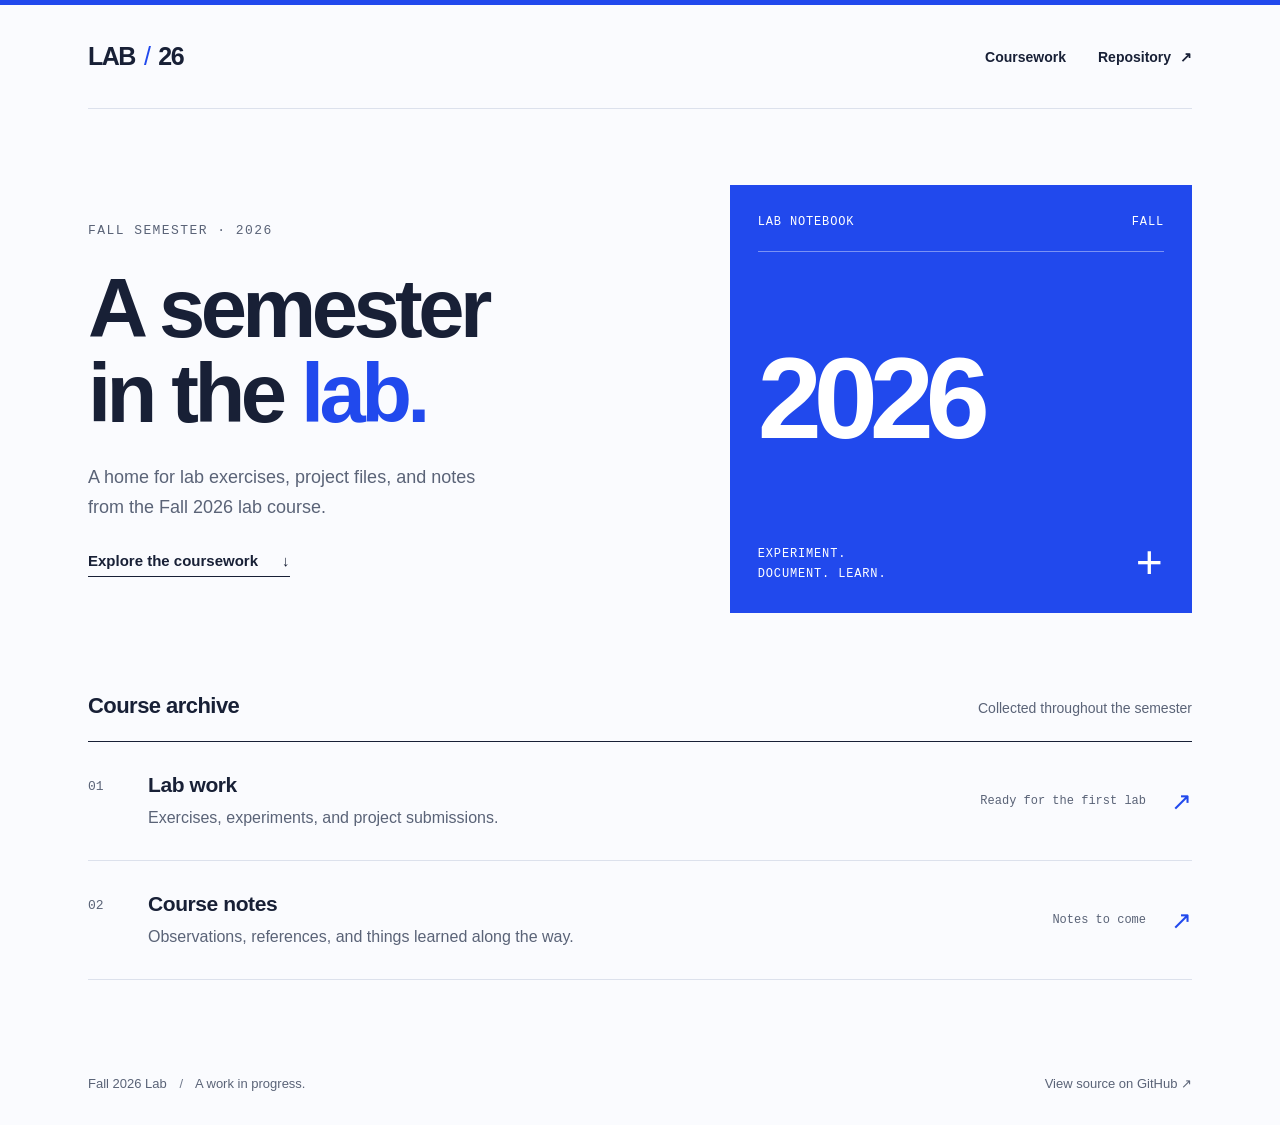
==== index.html @ 1eff3fca "Create Fall 2026 lab course site" ====
<!doctype html>
<html lang="en">
  <head>
    <meta charset="utf-8">
    <meta name="viewport" content="width=device-width, initial-scale=1">
    <meta name="description" content="Lab work, project files, and course notes for the Fall 2026 lab course.">
    <meta name="theme-color" content="#2149ed">
    <title>Fall 2026 Lab</title>
    <link rel="icon" href="favicon.svg" type="image/svg+xml">
    <link rel="stylesheet" href="styles.css">
  </head>
  <body>
    <a class="skip-link" href="#main">Skip to content</a>
    <div class="page-shell">
      <header class="site-header">
        <a class="wordmark" href="./" aria-label="Fall 2026 Lab home">LAB<span class="wordmark-divider" aria-hidden="true">/</span>26</a>
        <nav aria-label="Main navigation">
          <a href="#coursework">Coursework</a>
          <a href="https://github.com/ixthecreator/fall-2026-lab">Repository <span aria-hidden="true">↗</span></a>
        </nav>
      </header>

      <main id="main">
        <section class="intro" aria-labelledby="page-title">
          <div class="intro-copy">
            <p class="eyebrow">Fall semester · 2026</p>
            <h1 id="page-title">A semester<br>in the <span>lab.</span></h1>
            <p class="description">A home for lab exercises, project files, and notes from the Fall 2026 lab course.</p>
            <a class="primary-link" href="#coursework">Explore the coursework <span aria-hidden="true">↓</span></a>
          </div>
          <div class="term-panel" aria-hidden="true">
            <div class="term-panel-top"><span>LAB NOTEBOOK</span><span>FALL</span></div>
            <span class="term-year">2026</span>
            <div class="term-panel-bottom"><span>EXPERIMENT.<br>DOCUMENT. LEARN.</span><span class="term-mark">+</span></div>
          </div>
        </section>

        <section class="coursework" id="coursework" aria-labelledby="coursework-title">
          <div class="section-heading">
            <h2 id="coursework-title">Course archive</h2>
            <p>Collected throughout the semester</p>
          </div>
          <a class="archive-row" href="https://github.com/ixthecreator/fall-2026-lab/tree/main/labs">
            <span class="row-number" aria-hidden="true">01</span>
            <div class="row-content">
              <h3>Lab work</h3>
              <p>Exercises, experiments, and project submissions.</p>
            </div>
            <span class="row-status">Ready for the first lab</span>
            <span class="row-arrow" aria-hidden="true">↗</span>
          </a>
          <a class="archive-row" href="https://github.com/ixthecreator/fall-2026-lab/tree/main/notes">
            <span class="row-number" aria-hidden="true">02</span>
            <div class="row-content">
              <h3>Course notes</h3>
              <p>Observations, references, and things learned along the way.</p>
            </div>
            <span class="row-status">Notes to come</span>
            <span class="row-arrow" aria-hidden="true">↗</span>
          </a>
        </section>
      </main>

      <footer class="site-footer">
        <p>Fall 2026 Lab <span aria-hidden="true">/</span> A work in progress.</p>
        <a href="https://github.com/ixthecreator/fall-2026-lab">View source on GitHub <span aria-hidden="true">↗</span></a>
      </footer>
    </div>
  </body>
</html>
---- styles.css ----
:root {
  color-scheme: light;
  --paper: #fafbfe;
  --ink: #182036;
  --muted: #5a6377;
  --line: #dce1ec;
  --blue: #2149ed;
  --mono: "SFMono-Regular", Consolas, "Liberation Mono", monospace;
  font-family: -apple-system, BlinkMacSystemFont, "Segoe UI", Helvetica, Arial, sans-serif;
  color: var(--ink);
  background: var(--paper);
}

* { box-sizing: border-box; }
html { scroll-behavior: smooth; }
body { margin: 0; border-top: 5px solid var(--blue); }
a { color: inherit; text-underline-offset: 0.25em; }
a:focus-visible { outline: 3px solid var(--blue); outline-offset: 6px; }
::selection { background: #dce5ff; color: var(--ink); }
.page-shell { max-width: 1200px; margin: 0 auto; padding: 0 48px; }
.skip-link { position: absolute; left: 20px; top: -100px; z-index: 2; padding: 12px; background: white; }
.skip-link:focus { top: 15px; }

.site-header { min-height: 104px; display: flex; align-items: center; justify-content: space-between; gap: 24px; border-bottom: 1px solid var(--line); }
.wordmark { font-size: 25px; font-weight: 800; letter-spacing: -0.06em; text-decoration: none; white-space: nowrap; }
.wordmark-divider { color: var(--blue); padding: 0 9px; font-weight: 500; }
nav { display: flex; align-items: center; gap: 32px; font-size: 14px; font-weight: 600; }
nav a { text-decoration: none; }
nav a:hover, .site-footer a:hover { color: var(--blue); }
nav a span { margin-left: 5px; }

.intro { display: grid; grid-template-columns: 1.25fr 1fr; align-items: center; gap: 64px; padding: 76px 0 80px; }
.eyebrow { margin: 0 0 24px; font: 500 13px/1.6 var(--mono); letter-spacing: 0.11em; text-transform: uppercase; color: var(--muted); }
h1 { margin: 0; font-size: clamp(3.25rem, 6.5vw, 5.25rem); line-height: 1.03; font-weight: 650; letter-spacing: -0.055em; }
h1 span { color: var(--blue); }
.description { max-width: 390px; margin: 26px 0 30px; color: var(--muted); font-size: 18px; line-height: 1.65; }
.primary-link { display: inline-flex; align-items: center; gap: 24px; padding-bottom: 7px; border-bottom: 1px solid var(--ink); font-size: 15px; font-weight: 650; text-decoration: none; }
.primary-link:hover { color: var(--blue); border-color: var(--blue); }
.term-panel { min-width: 0; aspect-ratio: 1.08; background: var(--blue); color: white; padding: 28px; display: flex; flex-direction: column; justify-content: space-between; }
.term-panel-top, .term-panel-bottom { display: flex; justify-content: space-between; gap: 16px; font: 500 12px/1.65 var(--mono); letter-spacing: 0.07em; }
.term-panel-top { border-bottom: 1px solid #ffffff66; padding-bottom: 18px; }
.term-year { font-size: clamp(4.5rem, 9vw, 7.5rem); font-weight: 550; letter-spacing: -0.07em; line-height: 1.2; }
.term-panel-bottom { align-items: end; }
.term-mark { font-size: 46px; line-height: 0.8; font-weight: 300; }

.coursework { scroll-margin-top: 28px; }
.section-heading { display: flex; justify-content: space-between; align-items: baseline; gap: 16px; padding-bottom: 22px; border-bottom: 1px solid var(--ink); }
h2 { margin: 0; font-size: 22px; font-weight: 600; letter-spacing: -0.025em; }
.section-heading p { margin: 0; color: var(--muted); font-size: 14px; line-height: 1.5; }
.archive-row { display: grid; grid-template-columns: 40px minmax(0, 1fr) auto 26px; gap: 20px; align-items: center; padding: 30px 0; border-bottom: 1px solid var(--line); text-decoration: none; transition: background-color 160ms ease; }
.archive-row:hover { background: #eef2ff; }
.row-number { align-self: start; padding-top: 5px; font: 13px/1.5 var(--mono); color: var(--muted); }
h3 { margin: 0 0 8px; font-size: 21px; line-height: 1.25; font-weight: 600; letter-spacing: -0.02em; }
.row-content p { margin: 0; color: var(--muted); font-size: 16px; line-height: 1.5; }
.row-status { font: 12px/1.6 var(--mono); color: var(--muted); text-align: right; }
.row-arrow { justify-self: end; color: var(--blue); font-size: 25px; }
.site-footer { margin-top: 70px; padding: 24px 0 30px; display: flex; justify-content: space-between; align-items: baseline; gap: 24px; color: var(--muted); font-size: 13px; line-height: 1.6; }
.site-footer p { margin: 0; }
.site-footer p span { margin: 0 9px; color: #727b8d; }
.site-footer a { text-decoration: none; }

@media (max-width: 900px) {
  .page-shell { padding: 0 32px; }
  .intro { gap: 36px; padding: 60px 0; }
  .term-panel { padding: 22px; }
  .archive-row { grid-template-columns: 30px minmax(0, 1fr) 24px; gap: 16px; }
  .row-status { grid-column: 2; grid-row: 2; text-align: left; }
  .row-arrow { grid-column: 3; grid-row: 1; }
}

@media (max-width: 650px) {
  .page-shell { padding: 0 24px; }
  .site-header { min-height: 85px; gap: 16px; flex-wrap: wrap; padding: 20px 0; }
  nav { gap: 20px; }
  .intro { grid-template-columns: minmax(0, 1fr); gap: 38px; padding: 44px 0 52px; }
  h1 { font-size: clamp(3.25rem, 11.5vw, 4.5rem); }
  .description { font-size: 17px; margin-top: 22px; }
  .term-panel { aspect-ratio: auto; gap: 18px; padding: 24px; }
  .term-year { font-size: clamp(4.5rem, 22vw, 7rem); }
  .section-heading { flex-direction: column; gap: 8px; }
  .archive-row { padding: 26px 0; column-gap: 12px; row-gap: 12px; }
  .site-footer { margin-top: 36px; flex-direction: column; gap: 12px; }
}

@media (prefers-reduced-motion: reduce) {
  html { scroll-behavior: auto; }
  .archive-row { transition: none; }
}
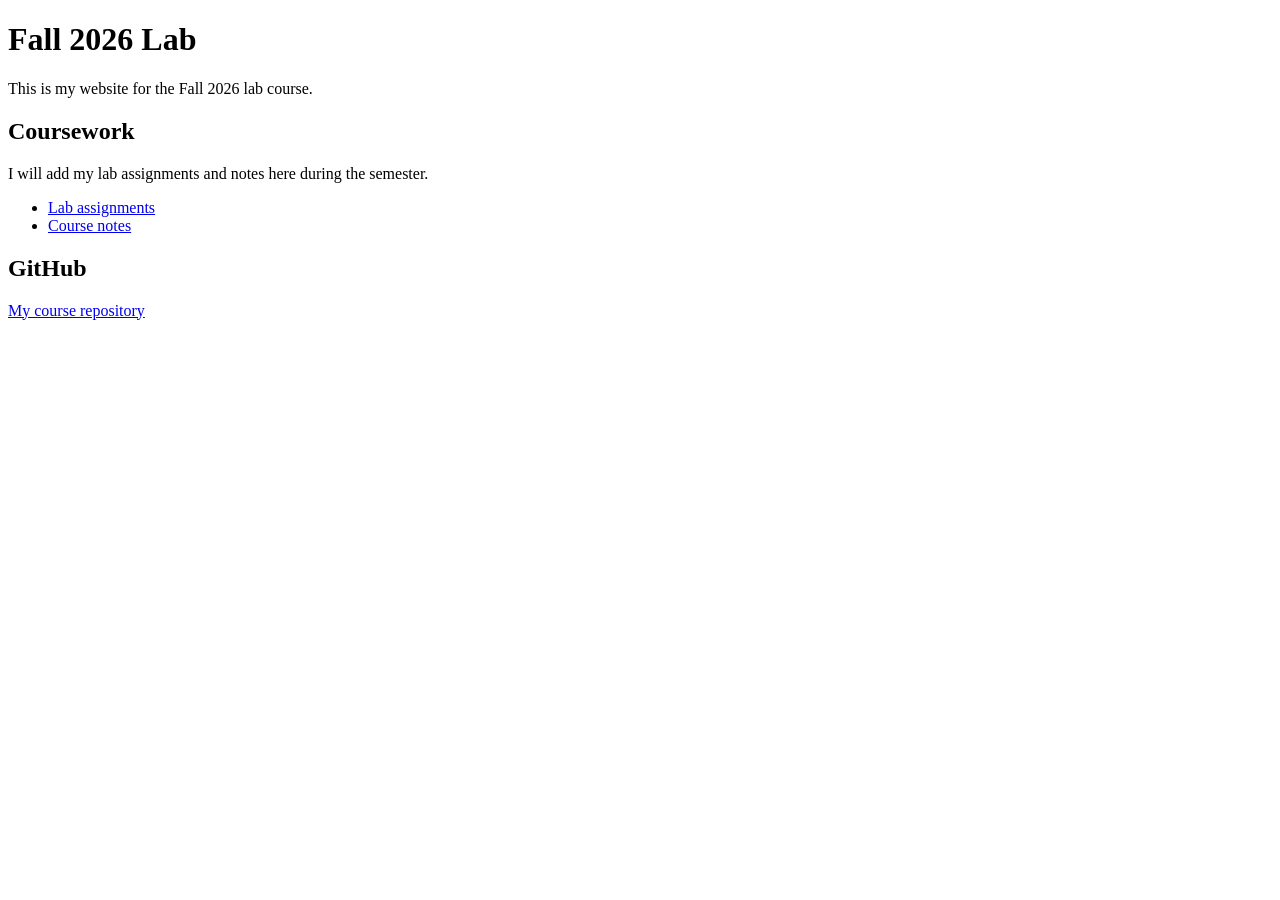
==== commit ea7a551e: "Simplify course page to basic HTML" ====
--- a/index.html
+++ b/index.html
@@ -1,70 +1,22 @@
-<!doctype html>
+<!DOCTYPE html>
 <html lang="en">
-  <head>
-    <meta charset="utf-8">
-    <meta name="viewport" content="width=device-width, initial-scale=1">
-    <meta name="description" content="Lab work, project files, and course notes for the Fall 2026 lab course.">
-    <meta name="theme-color" content="#2149ed">
-    <title>Fall 2026 Lab</title>
-    <link rel="icon" href="favicon.svg" type="image/svg+xml">
-    <link rel="stylesheet" href="styles.css">
-  </head>
-  <body>
-    <a class="skip-link" href="#main">Skip to content</a>
-    <div class="page-shell">
-      <header class="site-header">
-        <a class="wordmark" href="./" aria-label="Fall 2026 Lab home">LAB<span class="wordmark-divider" aria-hidden="true">/</span>26</a>
-        <nav aria-label="Main navigation">
-          <a href="#coursework">Coursework</a>
-          <a href="https://github.com/ixthecreator/fall-2026-lab">Repository <span aria-hidden="true">↗</span></a>
-        </nav>
-      </header>
+<head>
+  <meta charset="UTF-8">
+  <meta name="viewport" content="width=device-width, initial-scale=1">
+  <title>Fall 2026 Lab</title>
+</head>
+<body>
+  <h1>Fall 2026 Lab</h1>
+  <p>This is my website for the Fall 2026 lab course.</p>
 
-      <main id="main">
-        <section class="intro" aria-labelledby="page-title">
-          <div class="intro-copy">
-            <p class="eyebrow">Fall semester · 2026</p>
-            <h1 id="page-title">A semester<br>in the <span>lab.</span></h1>
-            <p class="description">A home for lab exercises, project files, and notes from the Fall 2026 lab course.</p>
-            <a class="primary-link" href="#coursework">Explore the coursework <span aria-hidden="true">↓</span></a>
-          </div>
-          <div class="term-panel" aria-hidden="true">
-            <div class="term-panel-top"><span>LAB NOTEBOOK</span><span>FALL</span></div>
-            <span class="term-year">2026</span>
-            <div class="term-panel-bottom"><span>EXPERIMENT.<br>DOCUMENT. LEARN.</span><span class="term-mark">+</span></div>
-          </div>
-        </section>
+  <h2 id="coursework">Coursework</h2>
+  <p>I will add my lab assignments and notes here during the semester.</p>
+  <ul>
+    <li><a href="https://github.com/ixthecreator/fall-2026-lab/tree/main/labs">Lab assignments</a></li>
+    <li><a href="https://github.com/ixthecreator/fall-2026-lab/tree/main/notes">Course notes</a></li>
+  </ul>
 
-        <section class="coursework" id="coursework" aria-labelledby="coursework-title">
-          <div class="section-heading">
-            <h2 id="coursework-title">Course archive</h2>
-            <p>Collected throughout the semester</p>
-          </div>
-          <a class="archive-row" href="https://github.com/ixthecreator/fall-2026-lab/tree/main/labs">
-            <span class="row-number" aria-hidden="true">01</span>
-            <div class="row-content">
-              <h3>Lab work</h3>
-              <p>Exercises, experiments, and project submissions.</p>
-            </div>
-            <span class="row-status">Ready for the first lab</span>
-            <span class="row-arrow" aria-hidden="true">↗</span>
-          </a>
-          <a class="archive-row" href="https://github.com/ixthecreator/fall-2026-lab/tree/main/notes">
-            <span class="row-number" aria-hidden="true">02</span>
-            <div class="row-content">
-              <h3>Course notes</h3>
-              <p>Observations, references, and things learned along the way.</p>
-            </div>
-            <span class="row-status">Notes to come</span>
-            <span class="row-arrow" aria-hidden="true">↗</span>
-          </a>
-        </section>
-      </main>
-
-      <footer class="site-footer">
-        <p>Fall 2026 Lab <span aria-hidden="true">/</span> A work in progress.</p>
-        <a href="https://github.com/ixthecreator/fall-2026-lab">View source on GitHub <span aria-hidden="true">↗</span></a>
-      </footer>
-    </div>
-  </body>
+  <h2>GitHub</h2>
+  <p><a href="https://github.com/ixthecreator/fall-2026-lab">My course repository</a></p>
+</body>
 </html>
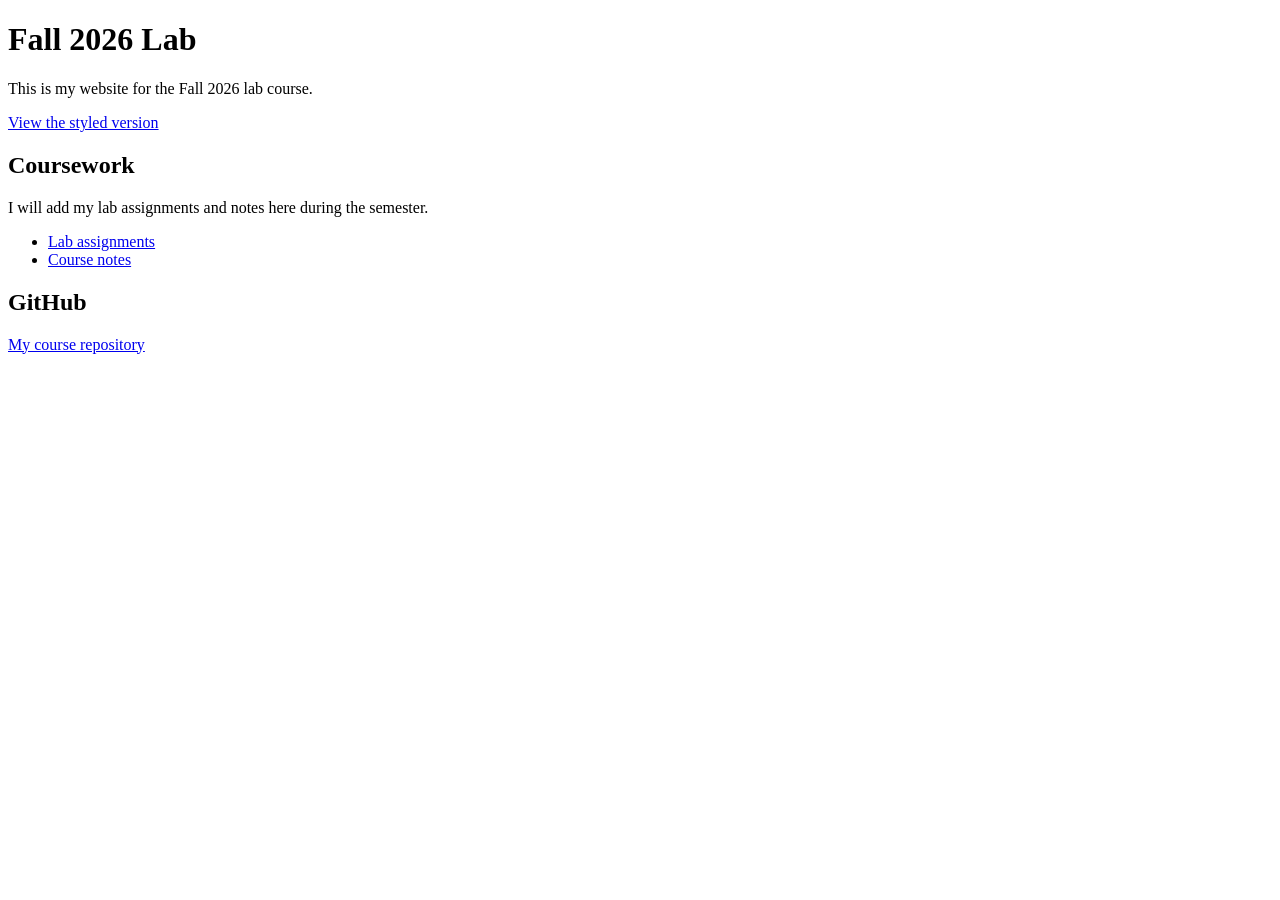
==== commit 4d3260bb: "Keep basic and original styled course pages" ====
--- a/index.html
+++ b/index.html
@@ -8,6 +8,7 @@
 <body>
   <h1>Fall 2026 Lab</h1>
   <p>This is my website for the Fall 2026 lab course.</p>
+  <p><a href="original/">View the styled version</a></p>
 
   <h2 id="coursework">Coursework</h2>
   <p>I will add my lab assignments and notes here during the semester.</p>
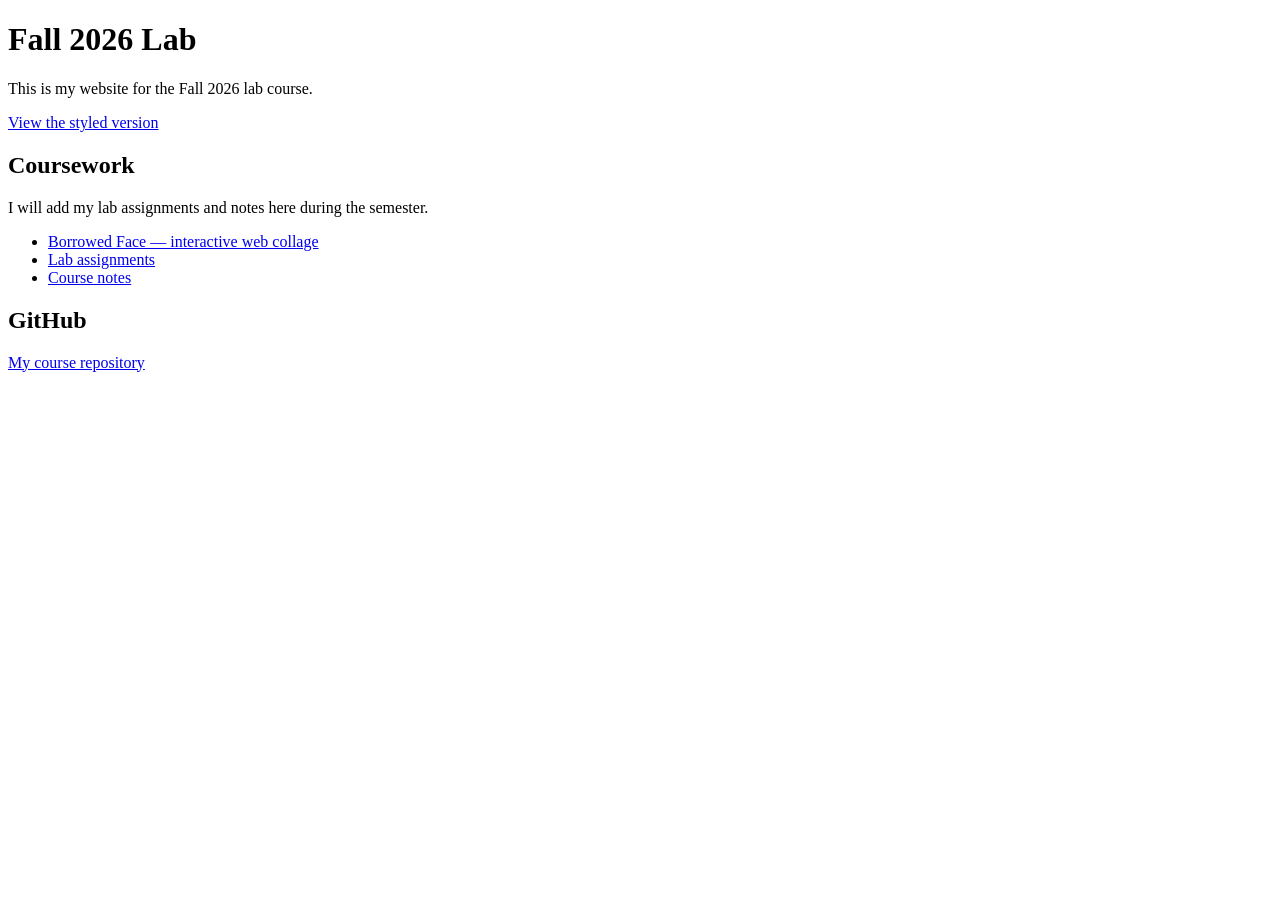
==== commit 21e27bef: "Add Borrowed Face interactive three-page collage" ====
--- a/index.html
+++ b/index.html
@@ -1,23 +1,36 @@
-<!DOCTYPE html>
+<!doctype html>
 <html lang="en">
-<head>
-  <meta charset="UTF-8">
-  <meta name="viewport" content="width=device-width, initial-scale=1">
-  <title>Fall 2026 Lab</title>
-</head>
-<body>
-  <h1>Fall 2026 Lab</h1>
-  <p>This is my website for the Fall 2026 lab course.</p>
-  <p><a href="original/">View the styled version</a></p>
+  <head>
+    <meta charset="UTF-8" />
+    <meta name="viewport" content="width=device-width, initial-scale=1" />
+    <title>Fall 2026 Lab</title>
+  </head>
+  <body>
+    <h1>Fall 2026 Lab</h1>
+    <p>This is my website for the Fall 2026 lab course.</p>
+    <p><a href="original/">View the styled version</a></p>
 
-  <h2 id="coursework">Coursework</h2>
-  <p>I will add my lab assignments and notes here during the semester.</p>
-  <ul>
-    <li><a href="https://github.com/ixthecreator/fall-2026-lab/tree/main/labs">Lab assignments</a></li>
-    <li><a href="https://github.com/ixthecreator/fall-2026-lab/tree/main/notes">Course notes</a></li>
-  </ul>
+    <h2 id="coursework">Coursework</h2>
+    <p>I will add my lab assignments and notes here during the semester.</p>
+    <ul>
+      <li><a href="collage/">Borrowed Face — interactive web collage</a></li>
+      <li>
+        <a href="https://github.com/ixthecreator/fall-2026-lab/tree/main/labs"
+          >Lab assignments</a
+        >
+      </li>
+      <li>
+        <a href="https://github.com/ixthecreator/fall-2026-lab/tree/main/notes"
+          >Course notes</a
+        >
+      </li>
+    </ul>
 
-  <h2>GitHub</h2>
-  <p><a href="https://github.com/ixthecreator/fall-2026-lab">My course repository</a></p>
-</body>
+    <h2>GitHub</h2>
+    <p>
+      <a href="https://github.com/ixthecreator/fall-2026-lab"
+        >My course repository</a
+      >
+    </p>
+  </body>
 </html>
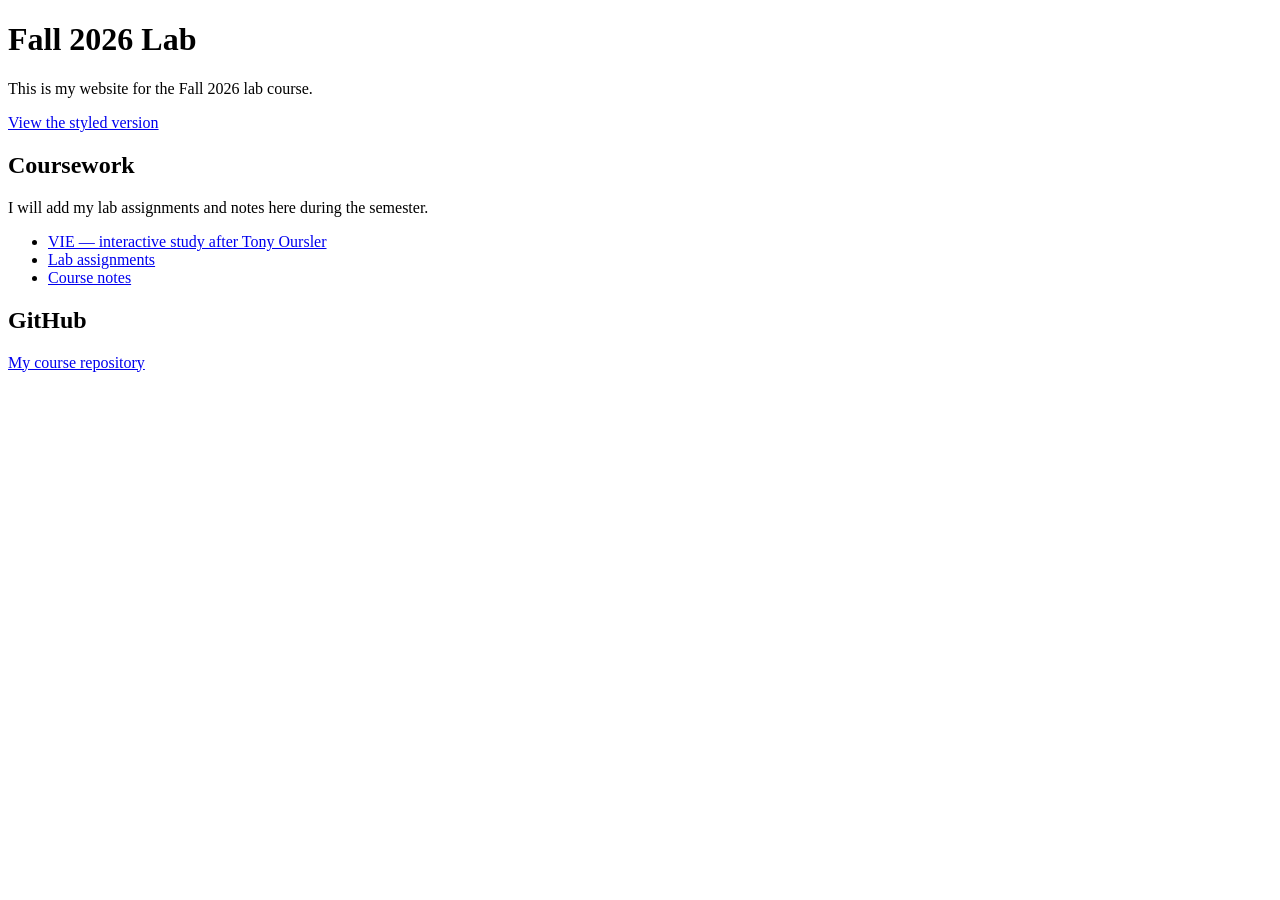
==== commit 4d6fbb39: "Reproduce VIE using the credited original artwork photograph" ====
--- a/index.html
+++ b/index.html
@@ -13,7 +13,7 @@
     <h2 id="coursework">Coursework</h2>
     <p>I will add my lab assignments and notes here during the semester.</p>
     <ul>
-      <li><a href="collage/">Borrowed Face — interactive web collage</a></li>
+      <li><a href="collage/">VIE — interactive study after Tony Oursler</a></li>
       <li>
         <a href="https://github.com/ixthecreator/fall-2026-lab/tree/main/labs"
           >Lab assignments</a
